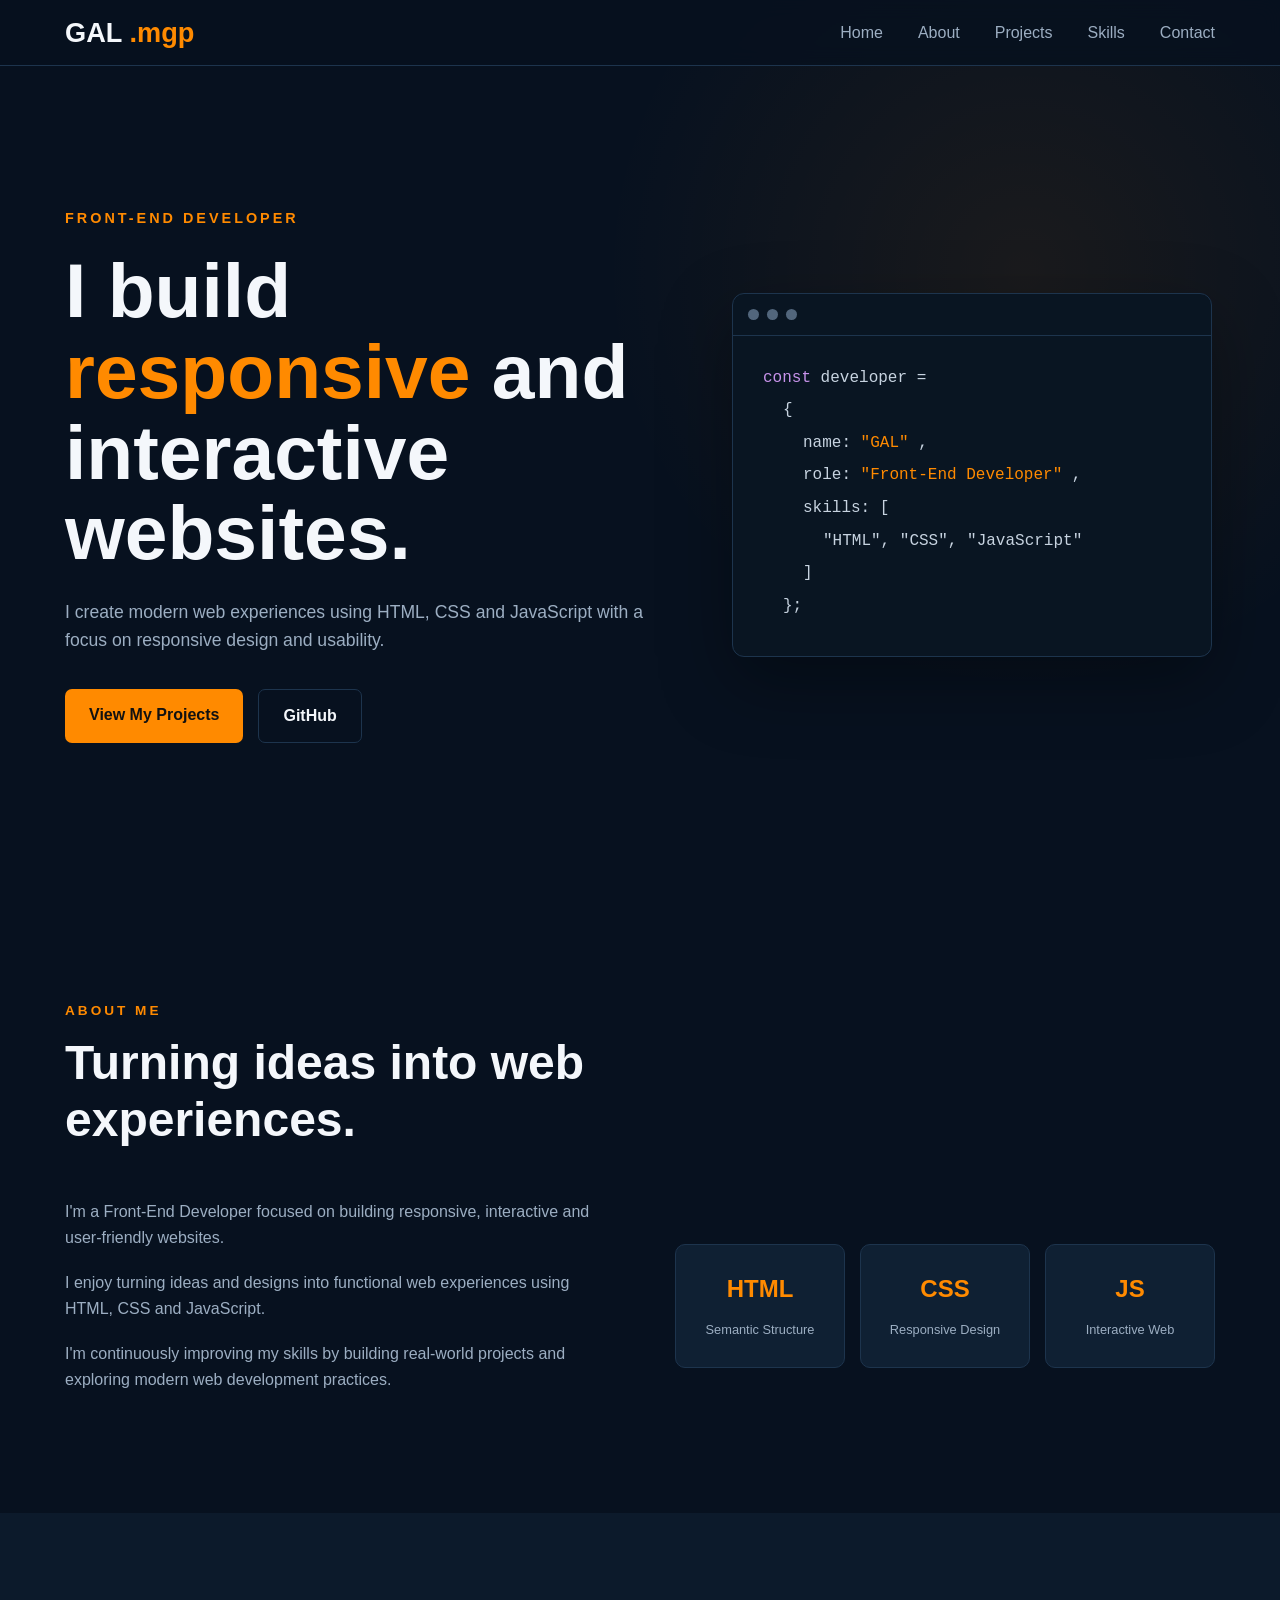
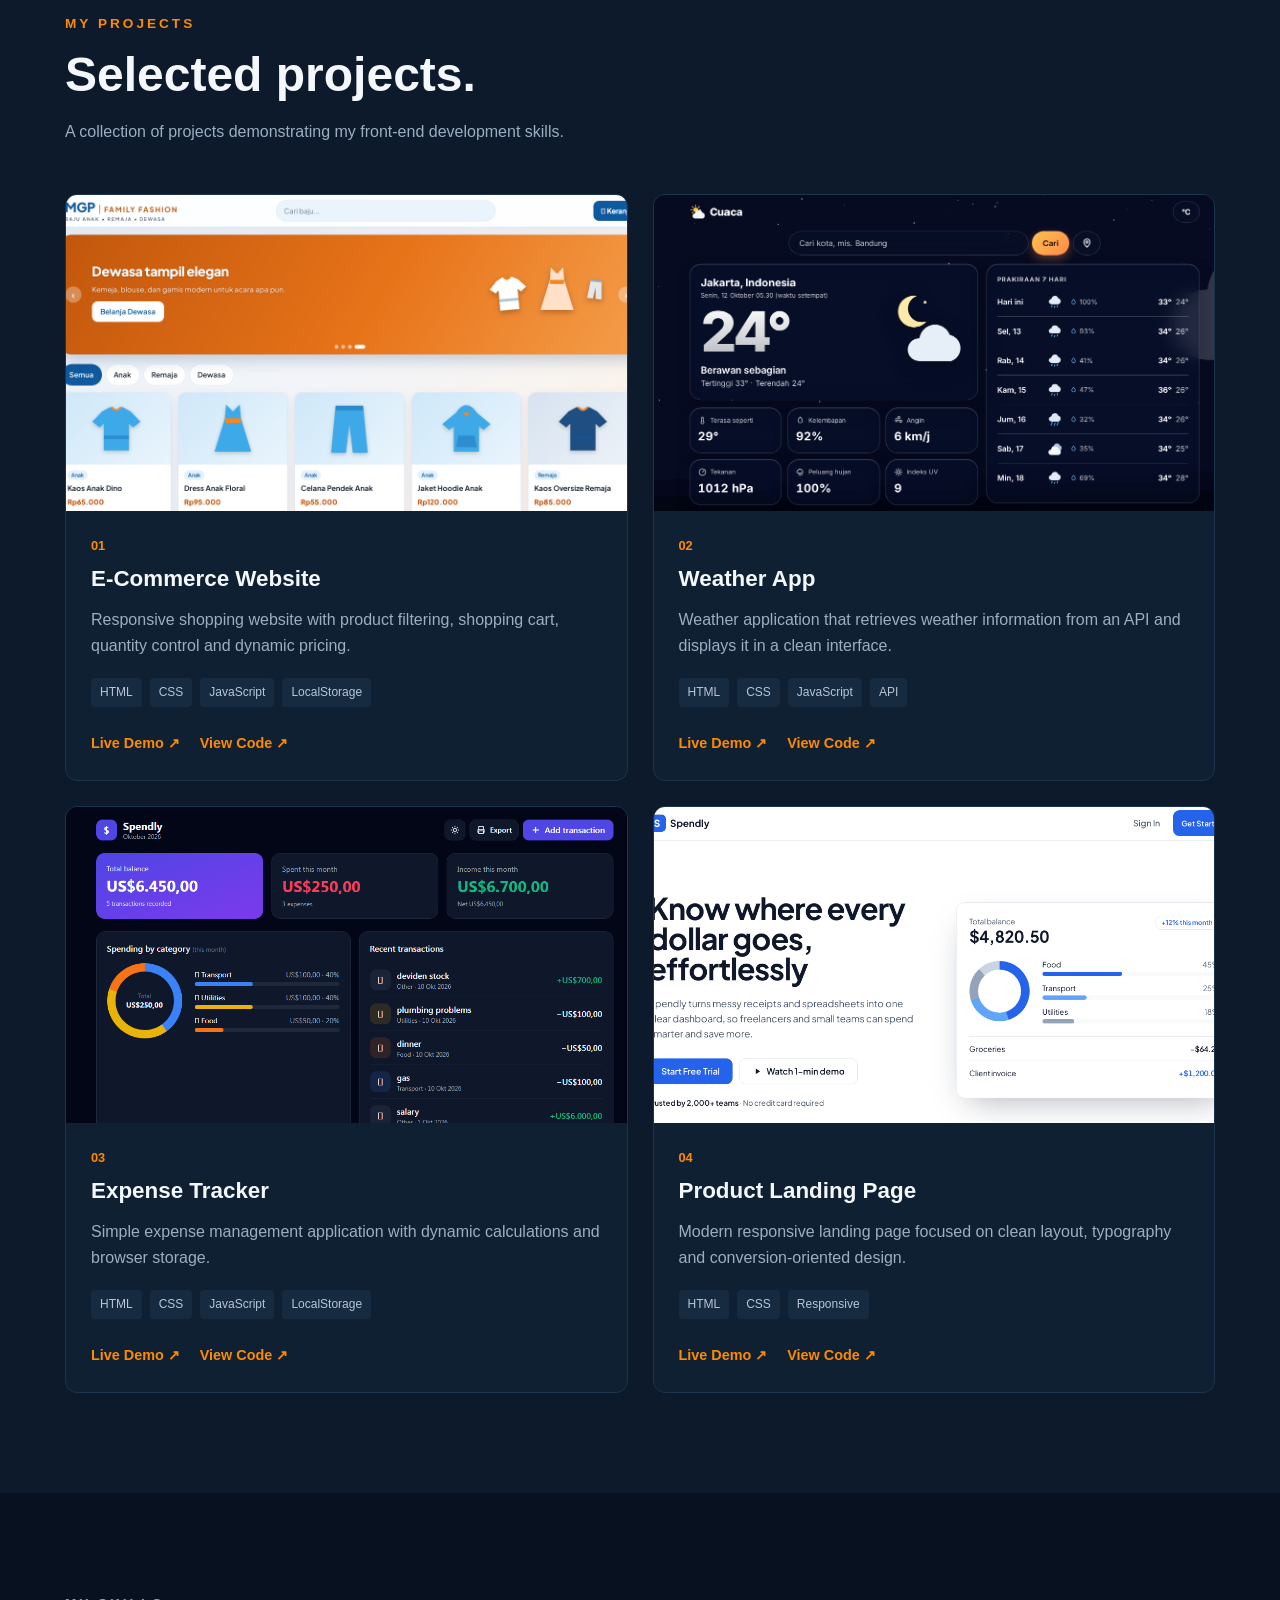
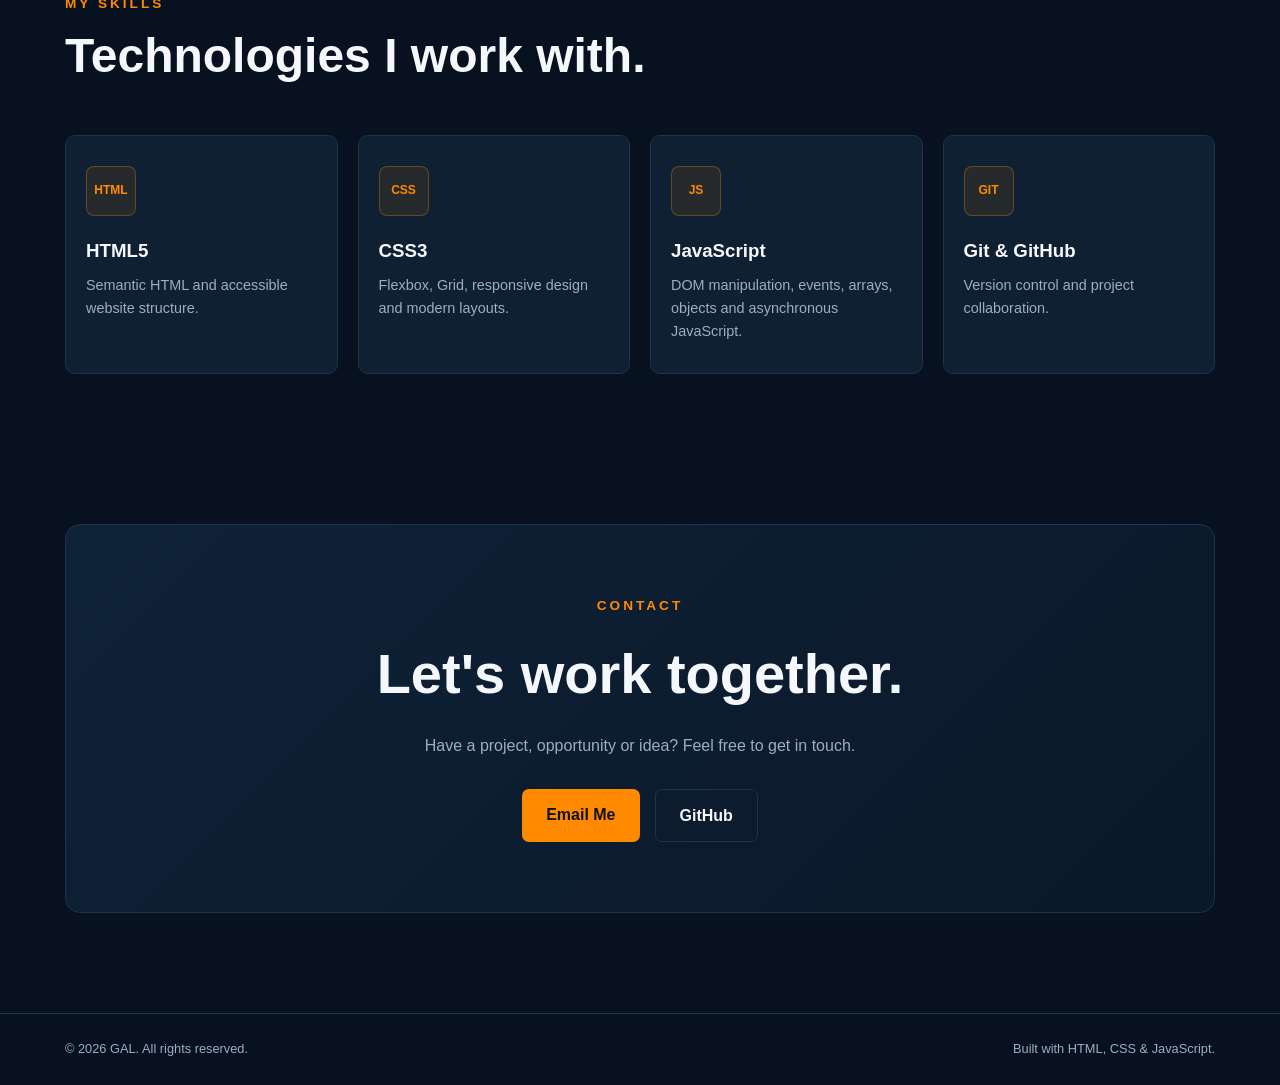
==== index.html @ 9d8fc8da "Add files via upload" ====
<!DOCTYPE html>
<html lang="en">
<head>
    <meta charset="UTF-8">
    <meta name="viewport" content="width=device-width, initial-scale=1.0">

    <meta name="description"
        content="GAL - Front-End Developer Portfolio. Responsive and interactive websites built with HTML, CSS and JavaScript.">

    <title>GAL | Front-End Developer</title>

    <link rel="stylesheet" href="style.css">
</head>

<body>

    <!-- ================= NAVBAR ================= -->

    <header class="header">

        <nav class="navbar container">

            <a href="#home" class="logo">GAL
            <span>.mgp</span>
            </a>

            <button class="menu-btn" id="menu-btn" aria-label="Open menu">
                ☰
            </button>

            <ul class="nav-links" id="nav-links">
                <li><a href="#home">Home</a></li>
                <li><a href="#about">About</a></li>
                <li><a href="#projects">Projects</a></li>
                <li><a href="#skills">Skills</a></li>
                <li><a href="#contact">Contact</a></li>
            </ul>

        </nav>

    </header>


    <main>

        <!-- ================= HERO ================= -->

        <section class="hero" id="home">

            <div class="container hero-content">

                <div class="hero-text">

                    <p class="hero-label">
                        FRONT-END DEVELOPER
                    </p>

                    <h1>
                        I build
                        <span>responsive</span>
                        and interactive websites.
                    </h1>

                    <p class="hero-description">
                        I create modern web experiences using
                        HTML, CSS and JavaScript with a focus on
                        responsive design and usability.
                    </p>

                    <div class="hero-buttons">

                        <a href="#projects" class="btn btn-primary">
                            View My Projects
                        </a>

                        <a href="https://github.com/galihprakosoMGP" 
                           class="btn btn-secondary"
                           target="_blank">
                            GitHub
                        </a>

                    </div>

                </div>


                <div class="hero-card">

                    <div class="code-window">

                        <div class="window-top">
                            <span></span>
                            <span></span>
                            <span></span>
                        </div>

                        <div class="code-content">

                            <p>
                                <span class="code-purple">const</span>
                                developer =
                            </p>

                            <p class="indent">
                                {
                            </p>

                            <p class="indent-2">
                                name:
                                <span class="code-orange">
                                    "GAL"
                                </span>,
                            </p>

                            <p class="indent-2">
                                role:
                                <span class="code-orange">
                                    "Front-End Developer"
                                </span>,
                            </p>

                            <p class="indent-2">
                                skills: [
                            </p>

                            <p class="indent-3">
                                "HTML",
                                "CSS",
                                "JavaScript"
                            </p>

                            <p class="indent-2">
                                ]
                            </p>

                            <p class="indent">
                                };
                            </p>

                        </div>

                    </div>

                </div>

            </div>

        </section>


        <!-- ================= ABOUT ================= -->

        <section class="section" id="about">

            <div class="container">

                <div class="section-heading">

                    <p class="section-label">
                        ABOUT ME
                    </p>

                    <h2>
                        Turning ideas into web experiences.
                    </h2>

                </div>


                <div class="about-grid">

                    <div class="about-text">

                        <p>
                            I'm a Front-End Developer focused on
                            building responsive, interactive and
                            user-friendly websites.
                        </p>

                        <p>
                            I enjoy turning ideas and designs into
                            functional web experiences using
                            HTML, CSS and JavaScript.
                        </p>

                        <p>
                            I'm continuously improving my skills by
                            building real-world projects and
                            exploring modern web development practices.
                        </p>

                    </div>


                    <div class="about-highlight">

                        <div class="highlight-box">
                            <strong>HTML</strong>
                            <span>Semantic Structure</span>
                        </div>

                        <div class="highlight-box">
                            <strong>CSS</strong>
                            <span>Responsive Design</span>
                        </div>

                        <div class="highlight-box">
                            <strong>JS</strong>
                            <span>Interactive Web</span>
                        </div>

                    </div>

                </div>

            </div>

        </section>


        <!-- ================= PROJECTS ================= -->

        <section class="section projects-section" id="projects">

            <div class="container">

                <div class="section-heading">

                    <p class="section-label">
                        MY PROJECTS
                    </p>

                    <h2>
                        Selected projects.
                    </h2>

                    <p>
                        A collection of projects demonstrating
                        my front-end development skills.
                    </p>

                </div>


                <div class="projects-grid">


                    <!-- PROJECT 1 -->

                    <article class="project-card">

                        <div class="project-image">
                            <img src="e-commerce/assets/images/e-commerce.png"
                                 alt="E-Commerce Website"
                                 loading="lazy">
                        </div>

                        <div class="project-content">

                            <p class="project-number">
                                01
                            </p>

                            <h3>
                                E-Commerce Website
                            </h3>

                            <p>
                                Responsive shopping website with
                                product filtering, shopping cart,
                                quantity control and dynamic pricing.
                            </p>

                            <div class="tech-list">
                                <span>HTML</span>
                                <span>CSS</span>
                                <span>JavaScript</span>
                                <span>LocalStorage</span>
                            </div>

                            <div class="project-links">

                                <a href="e-commerce/index.html"
                                   target="_blank">
                                    Live Demo ↗
                                </a>

                                <a href="https://github.com/galihprakosoMGP/galihprakosomgp.github.io/tree/main/e-commerce"
                                   target="_blank">
                                    View Code ↗
                                </a>

                            </div>

                        </div>

                    </article>


                    <!-- PROJECT 2 -->

                    <article class="project-card">

                        <div class="project-image">
                            <img src="weather-app/images/weather-app.png"
                                 alt="Weather App"
                                 loading="lazy">
                        </div>

                        <div class="project-content">

                            <p class="project-number">
                                02
                            </p>

                            <h3>
                                Weather App
                            </h3>

                            <p>
                                Weather application that retrieves
                                weather information from an API and
                                displays it in a clean interface.
                            </p>

                            <div class="tech-list">
                                <span>HTML</span>
                                <span>CSS</span>
                                <span>JavaScript</span>
                                <span>API</span>
                            </div>

                            <div class="project-links">

                                <a href="weather-app/index.html" target="_blank">
                                    Live Demo ↗
                                </a>

                                <a href="https://github.com/galihprakosoMGP/galihprakosomgp.github.io/tree/main/weather-app" target="_blank">
                                    View Code ↗
                                </a>

                            </div>

                        </div>

                    </article>


                    <!-- PROJECT 3 -->

                    <article class="project-card">

                        <div class="project-image">
                            <img src="expense-tracker/images/expense-tracker.png"
                                 alt="Expense Tracker"
                                 loading="lazy">
                        </div>

                        <div class="project-content">

                            <p class="project-number">
                                03
                            </p>

                            <h3>
                                Expense Tracker
                            </h3>

                            <p>
                                Simple expense management application
                                with dynamic calculations and browser
                                storage.
                            </p>

                            <div class="tech-list">
                                <span>HTML</span>
                                <span>CSS</span>
                                <span>JavaScript</span>
                                <span>LocalStorage</span>
                            </div>

                            <div class="project-links">

                                <a href="expense-tracker/index.html" target="_blank">
                                    Live Demo ↗
                                </a>

                                <a href="https://github.com/galihprakosoMGP/galihprakosomgp.github.io/tree/main/expense-tracker" target="_blank">
                                    View Code ↗
                                </a>

                            </div>

                        </div>

                    </article>


                    <!-- PROJECT 4 -->

                    <article class="project-card">

                        <div class="project-image">
                            <img src="landing-page/landing-page.png"
                                 alt="Landing Page"
                                 loading="lazy">
                        </div>

                        <div class="project-content">

                            <p class="project-number">
                                04
                            </p>

                            <h3>
                                Product Landing Page
                            </h3>

                            <p>
                                Modern responsive landing page focused
                                on clean layout, typography and
                                conversion-oriented design.
                            </p>

                            <div class="tech-list">
                                <span>HTML</span>
                                <span>CSS</span>
                                <span>Responsive</span>
                            </div>

                            <div class="project-links">

                                <a href="landing-page/index.html" target="_blank">
                                    Live Demo ↗
                                </a>

                                <a href="https://github.com/galihprakosoMGP/galihprakosomgp.github.io/tree/main/landing-page" target="_blank">
                                    View Code ↗
                                </a>

                            </div>

                        </div>

                    </article>

                </div>

            </div>

        </section>


        <!-- ================= SKILLS ================= -->

        <section class="section" id="skills">

            <div class="container">

                <div class="section-heading">

                    <p class="section-label">
                        MY SKILLS
                    </p>

                    <h2>
                        Technologies I work with.
                    </h2>

                </div>


                <div class="skills-grid">

                    <div class="skill-card">

                        <div class="skill-icon">
                            HTML
                        </div>

                        <h3>HTML5</h3>

                        <p>
                            Semantic HTML and accessible
                            website structure.
                        </p>

                    </div>


                    <div class="skill-card">

                        <div class="skill-icon">
                            CSS
                        </div>

                        <h3>CSS3</h3>

                        <p>
                            Flexbox, Grid, responsive design
                            and modern layouts.
                        </p>

                    </div>


                    <div class="skill-card">

                        <div class="skill-icon">
                            JS
                        </div>

                        <h3>JavaScript</h3>

                        <p>
                            DOM manipulation, events, arrays,
                            objects and asynchronous JavaScript.
                        </p>

                    </div>


                    <div class="skill-card">

                        <div class="skill-icon">
                            GIT
                        </div>

                        <h3>Git & GitHub</h3>

                        <p>
                            Version control and project
                            collaboration.
                        </p>

                    </div>

                </div>

            </div>

        </section>


        <!-- ================= CONTACT ================= -->

        <section class="section contact-section" id="contact">

            <div class="container">

                <div class="contact-box">

                    <p class="section-label">
                        CONTACT
                    </p>

                    <h2>
                        Let's work together.
                    </h2>

                    <p>
                        Have a project, opportunity or idea?
                        Feel free to get in touch.
                    </p>

                    <div class="contact-buttons">

                        <a href="mailto:galihprakoso937@yahoo.co.id"
                           class="btn btn-primary">
                            Email Me
                        </a>

                        <a href="https://github.com/galihprakosoMGP"
                           class="btn btn-secondary"
                           target="_blank">
                            GitHub
                        </a>

                    </div>

                </div>

            </div>

        </section>

    </main>


    <!-- ================= FOOTER ================= -->

    <footer class="footer">

        <div class="container footer-content">

            <p>
                © 2026 GAL. All rights reserved.
            </p>

            <p>
                Built with HTML, CSS & JavaScript.
            </p>

        </div>

    </footer>


    <script src="script.js"></script>

</body>
</html>
---- style.css ----
/* =========================================
   RESET
========================================= */

* {
    margin: 0;
    padding: 0;
    box-sizing: border-box;
}

html {
    scroll-behavior: smooth;
}

body {
    font-family: Arial, Helvetica, sans-serif;
    background: #07111f;
    color: #f4f7fb;
    line-height: 1.6;
}

a {
    text-decoration: none;
    color: inherit;
}

img {
    width: 100%;
    display: block;
}

button {
    font: inherit;
}


/* =========================================
   VARIABLES
========================================= */

:root {
    --bg: #07111f;
    --bg-light: #0c1a2b;
    --card: #0f2033;
    --border: #1d344d;

    --text: #f4f7fb;
    --text-muted: #9caec2;

    --orange: #ff8a00;
    --orange-light: #ffad42;

    --max-width: 1150px;
}


/* =========================================
   GENERAL
========================================= */

.container {
    width: min(90%, var(--max-width));
    margin-inline: auto;
}

.section {
    padding: 100px 0;
}

.section-heading {
    max-width: 700px;
    margin-bottom: 50px;
}

.section-heading h2 {
    font-size: clamp(2rem, 4vw, 3rem);
    line-height: 1.2;
    margin-bottom: 15px;
}

.section-heading > p:last-child {
    color: var(--text-muted);
}

.section-label {
    color: var(--orange);
    font-size: 0.85rem;
    font-weight: bold;
    letter-spacing: 3px;
    margin-bottom: 12px;
}


/* =========================================
   NAVBAR
========================================= */

.header {
    position: fixed;
    top: 0;
    left: 0;
    width: 100%;
    z-index: 1000;

    background: rgba(7, 17, 31, 0.9);
    backdrop-filter: blur(10px);

    border-bottom: 1px solid var(--border);
}

.navbar {
    min-height: 65px;

    display: flex;
    align-items: center;
    justify-content: space-between;
}

.logo {
    
    font-size: 1.7rem;
    font-weight: 800;
}

.logo span {
    color: var(--orange);
}

.nav-links {
    display: flex;
    list-style: none;
    gap: 35px;
}

.nav-links a {
    color: var(--text-muted);
    transition: 0.3s;
}

.nav-links a:hover {
    color: var(--orange);
}

.menu-btn {
    display: none;

    background: transparent;
    color: white;
    border: none;

    font-size: 1.7rem;
    cursor: pointer;
}


/* =========================================
   HERO
========================================= */

.hero {
    min-height: 100vh;

    display: flex;
    align-items: center;

    padding: 130px 0 80px;

    background:
        radial-gradient(
            circle at 80% 30%,
            rgba(255, 138, 0, 0.08),
            transparent 35%
        );
}

.hero-content {
    display: grid;
    grid-template-columns: 1.1fr 0.9fr;
    gap: 70px;
    align-items: center;
}

.hero-label {
    color: var(--orange);
    font-size: 0.9rem;
    font-weight: bold;
    letter-spacing: 3px;
    margin-bottom: 20px;
}

.hero h1 {
    font-size: clamp(2.8rem, 6vw, 5.2rem);
    line-height: 1.05;
    margin-bottom: 25px;
}

.hero h1 span {
    color: var(--orange);
}

.hero-description {
    max-width: 600px;

    color: var(--text-muted);

    font-size: 1.1rem;

    margin-bottom: 35px;
}

.hero-buttons {
    display: flex;
    gap: 15px;
    flex-wrap: wrap;
}


/* =========================================
   BUTTONS
========================================= */

.btn {
    display: inline-block;

    padding: 13px 24px;

    border-radius: 7px;

    font-weight: bold;

    transition: 0.3s;
}

.btn-primary {
    background: var(--orange);
    color: #111;
}

.btn-primary:hover {
    background: var(--orange-light);
    transform: translateY(-2px);
}

.btn-secondary {
    border: 1px solid var(--border);
    color: var(--text);
}

.btn-secondary:hover {
    border-color: var(--orange);
    color: var(--orange);
}


/* =========================================
   CODE WINDOW
========================================= */

.hero-card {
    display: flex;
    justify-content: center;
}

.code-window {
    width: 100%;
    max-width: 480px;

    background: #091522;

    border: 1px solid var(--border);
    border-radius: 12px;

    overflow: hidden;

    box-shadow:
        0 25px 70px rgba(0, 0, 0, 0.35);
}

.window-top {
    display: flex;
    gap: 8px;

    padding: 15px;

    border-bottom: 1px solid var(--border);
}

.window-top span {
    width: 11px;
    height: 11px;

    border-radius: 50%;

    background: #52667c;
}

.code-content {
    padding: 30px;

    font-family: "Courier New", monospace;

    color: #c7d3e0;
}

.code-content p {
    margin-bottom: 7px;
}

.indent {
    padding-left: 20px;
}

.indent-2 {
    padding-left: 40px;
}

.indent-3 {
    padding-left: 60px;
}

.code-purple {
    color: #c792ea;
}

.code-orange {
    color: var(--orange);
}


/* =========================================
   ABOUT
========================================= */

.about-grid {
    display: grid;

    grid-template-columns: 1fr 1fr;

    gap: 70px;

    align-items: center;
}

.about-text p {
    color: var(--text-muted);
    margin-bottom: 20px;
}

.about-highlight {
    display: grid;

    grid-template-columns: repeat(3, 1fr);

    gap: 15px;
}

.highlight-box {
    padding: 25px 15px;

    background: var(--card);

    border: 1px solid var(--border);

    border-radius: 10px;

    text-align: center;
}

.highlight-box strong {
    display: block;

    font-size: 1.5rem;

    color: var(--orange);

    margin-bottom: 8px;
}

.highlight-box span {
    color: var(--text-muted);
    font-size: 0.8rem;
}


/* =========================================
   PROJECTS
========================================= */

.projects-section {
    background: var(--bg-light);
}

.projects-grid {
    display: grid;

    grid-template-columns: repeat(2, 1fr);

    gap: 25px;
}

.project-card {
    background: var(--card);

    border: 1px solid var(--border);

    border-radius: 12px;

    overflow: hidden;

    transition: 0.3s;
}

.project-card:hover {
    transform: translateY(-5px);

    border-color: rgba(255, 138, 0, 0.5);
}

.project-image {
    aspect-ratio: 16 / 9;

    background: #14263b;

    overflow: hidden;
}

.project-image img {
    width: 100%;
    height: 100%;

    object-fit: cover;

    transition: 0.4s;
}

.project-card:hover .project-image img {
    transform: scale(1.04);
}

.project-content {
    padding: 25px;
}

.project-number {
    color: var(--orange);

    font-size: 0.8rem;
    font-weight: bold;

    margin-bottom: 5px;
}

.project-content h3 {
    font-size: 1.4rem;

    margin-bottom: 10px;
}

.project-content > p:not(.project-number) {
    color: var(--text-muted);

    margin-bottom: 20px;
}

.tech-list {
    display: flex;

    gap: 8px;

    flex-wrap: wrap;

    margin-bottom: 25px;
}

.tech-list span {
    padding: 5px 9px;

    border-radius: 4px;

    background: #162a40;

    color: #b7c6d6;

    font-size: 0.75rem;
}

.project-links {
    display: flex;

    gap: 20px;
}

.project-links a {
    color: var(--orange);

    font-weight: bold;

    font-size: 0.9rem;
}

.project-links a:hover {
    color: white;
}


/* =========================================
   SKILLS
========================================= */

.skills-grid {
    display: grid;

    grid-template-columns: repeat(4, 1fr);

    gap: 20px;
}

.skill-card {
    padding: 30px 20px;

    background: var(--card);

    border: 1px solid var(--border);

    border-radius: 10px;

    transition: 0.3s;
}

.skill-card:hover {
    transform: translateY(-4px);

    border-color: var(--orange);
}

.skill-icon {
    width: 50px;
    height: 50px;

    display: grid;
    place-items: center;

    margin-bottom: 20px;

    background: rgba(255, 138, 0, 0.1);

    border: 1px solid rgba(255, 138, 0, 0.3);

    border-radius: 8px;

    color: var(--orange);

    font-size: 0.75rem;
    font-weight: bold;
}

.skill-card h3 {
    margin-bottom: 8px;
}

.skill-card p {
    color: var(--text-muted);

    font-size: 0.9rem;
}


/* =========================================
   CONTACT
========================================= */

.contact-section {
    padding-top: 50px;
}

.contact-box {
    padding: 70px 30px;

    text-align: center;

    background:
        linear-gradient(
            135deg,
            #0e2238,
            #0b1828
        );

    border: 1px solid var(--border);

    border-radius: 15px;
}

.contact-box h2 {
    font-size: clamp(2rem, 5vw, 3.5rem);

    margin-bottom: 15px;
}

.contact-box > p:not(.section-label) {
    max-width: 550px;

    margin: 0 auto 30px;

    color: var(--text-muted);
}

.contact-buttons {
    display: flex;

    justify-content: center;

    gap: 15px;

    flex-wrap: wrap;
}


/* =========================================
   FOOTER
========================================= */

.footer {
    border-top: 1px solid var(--border);

    padding: 25px 0;
}

.footer-content {
    display: flex;

    justify-content: space-between;

    gap: 20px;

    color: var(--text-muted);

    font-size: 0.8rem;
}


/* =========================================
   RESPONSIVE
========================================= */

@media (max-width: 900px) {

    .hero-content {
        grid-template-columns: 1fr;

        gap: 50px;
    }

    .hero-card {
        justify-content: flex-start;
    }

    .about-grid {
        grid-template-columns: 1fr;

        gap: 40px;
    }

    .skills-grid {
        grid-template-columns: repeat(2, 1fr);
    }

}


@media (max-width: 700px) {

    .menu-btn {
        display: block;
    }

    .nav-links {
        position: absolute;

        top: 75px;
        left: 0;

        width: 100%;

        padding: 25px;

        flex-direction: column;

        gap: 20px;

        background: var(--bg);

        border-bottom: 1px solid var(--border);

        display: none;
    }

    .nav-links.active {
        display: flex;
    }

    .projects-grid {
        grid-template-columns: 1fr;
    }

    .about-highlight {
        grid-template-columns: 1fr;
    }

    .footer-content {
        flex-direction: column;

        text-align: center;
    }

}


@media (max-width: 500px) {

    .section {
        padding: 75px 0;
    }

    .hero h1 {
        font-size: 2.7rem;
    }

    .skills-grid {
        grid-template-columns: 1fr;
    }

    .code-content {
        padding: 20px;

        font-size: 0.75rem;
    }

}
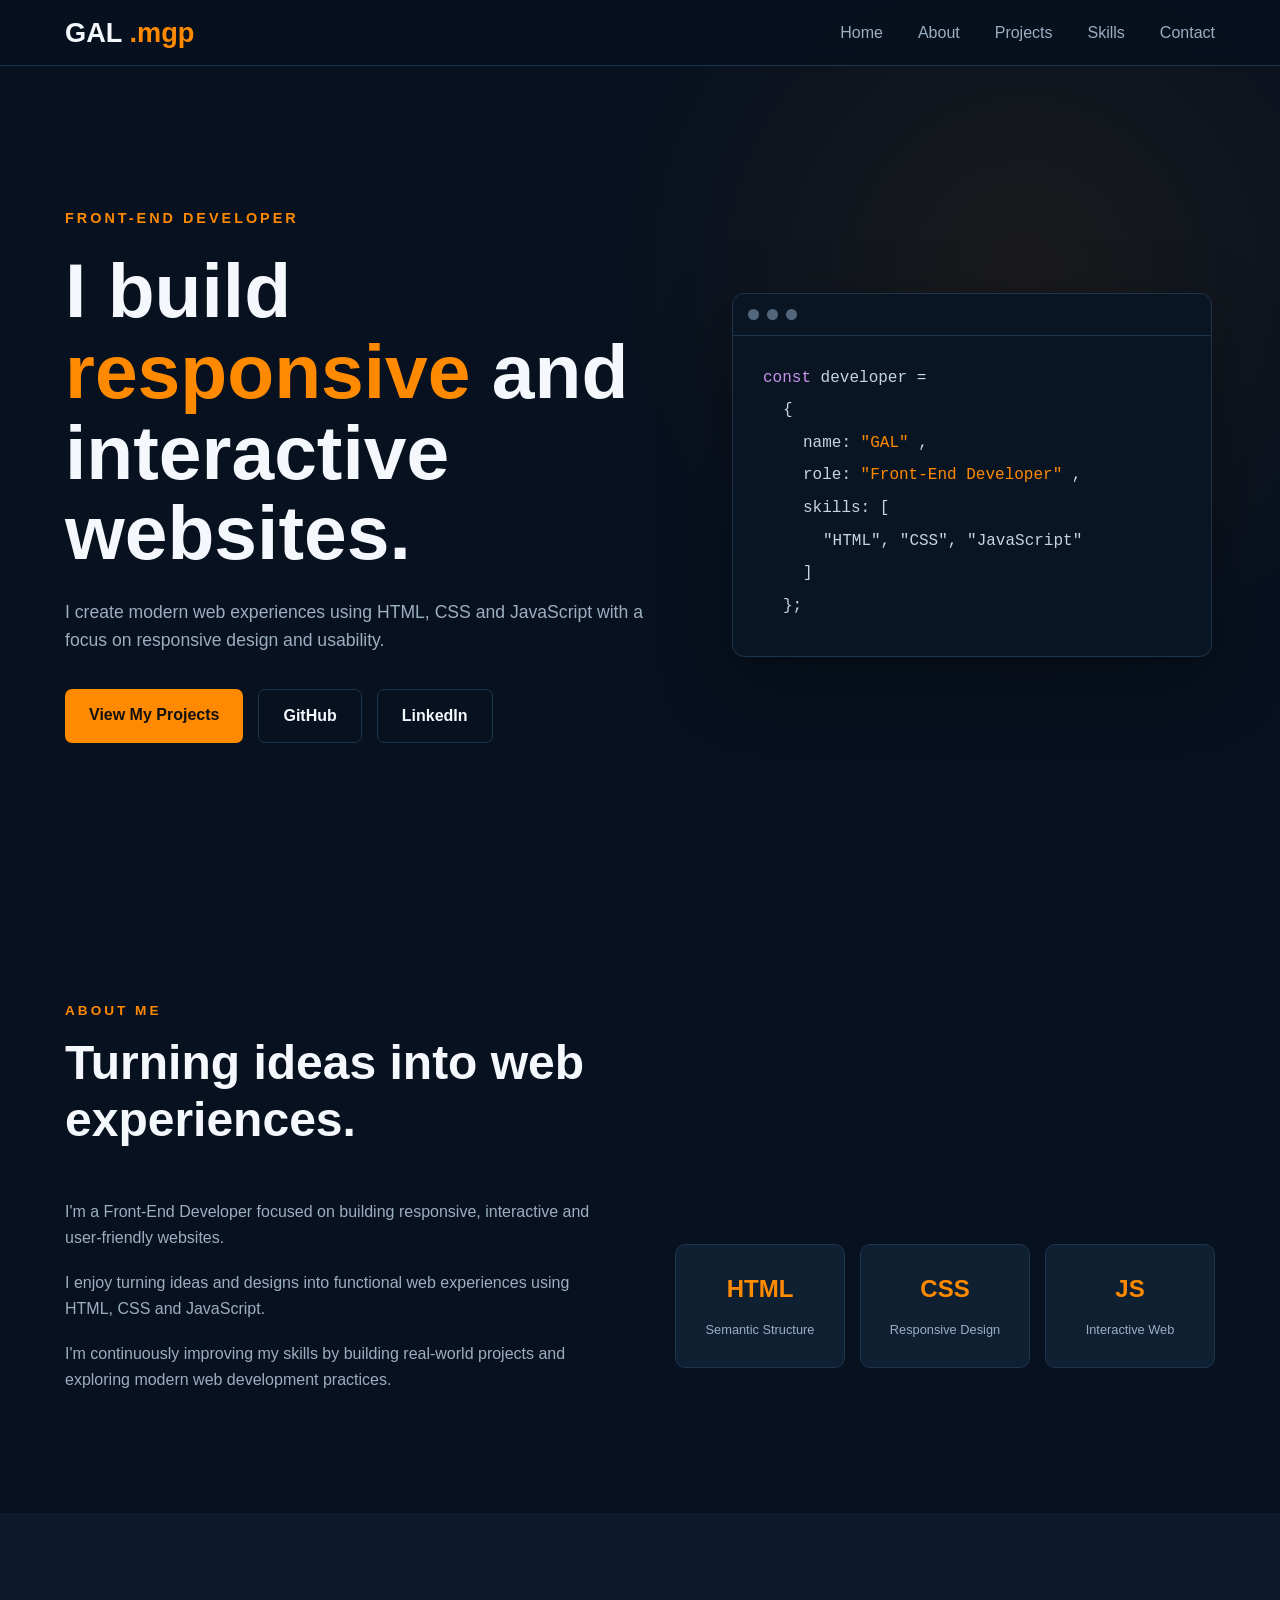
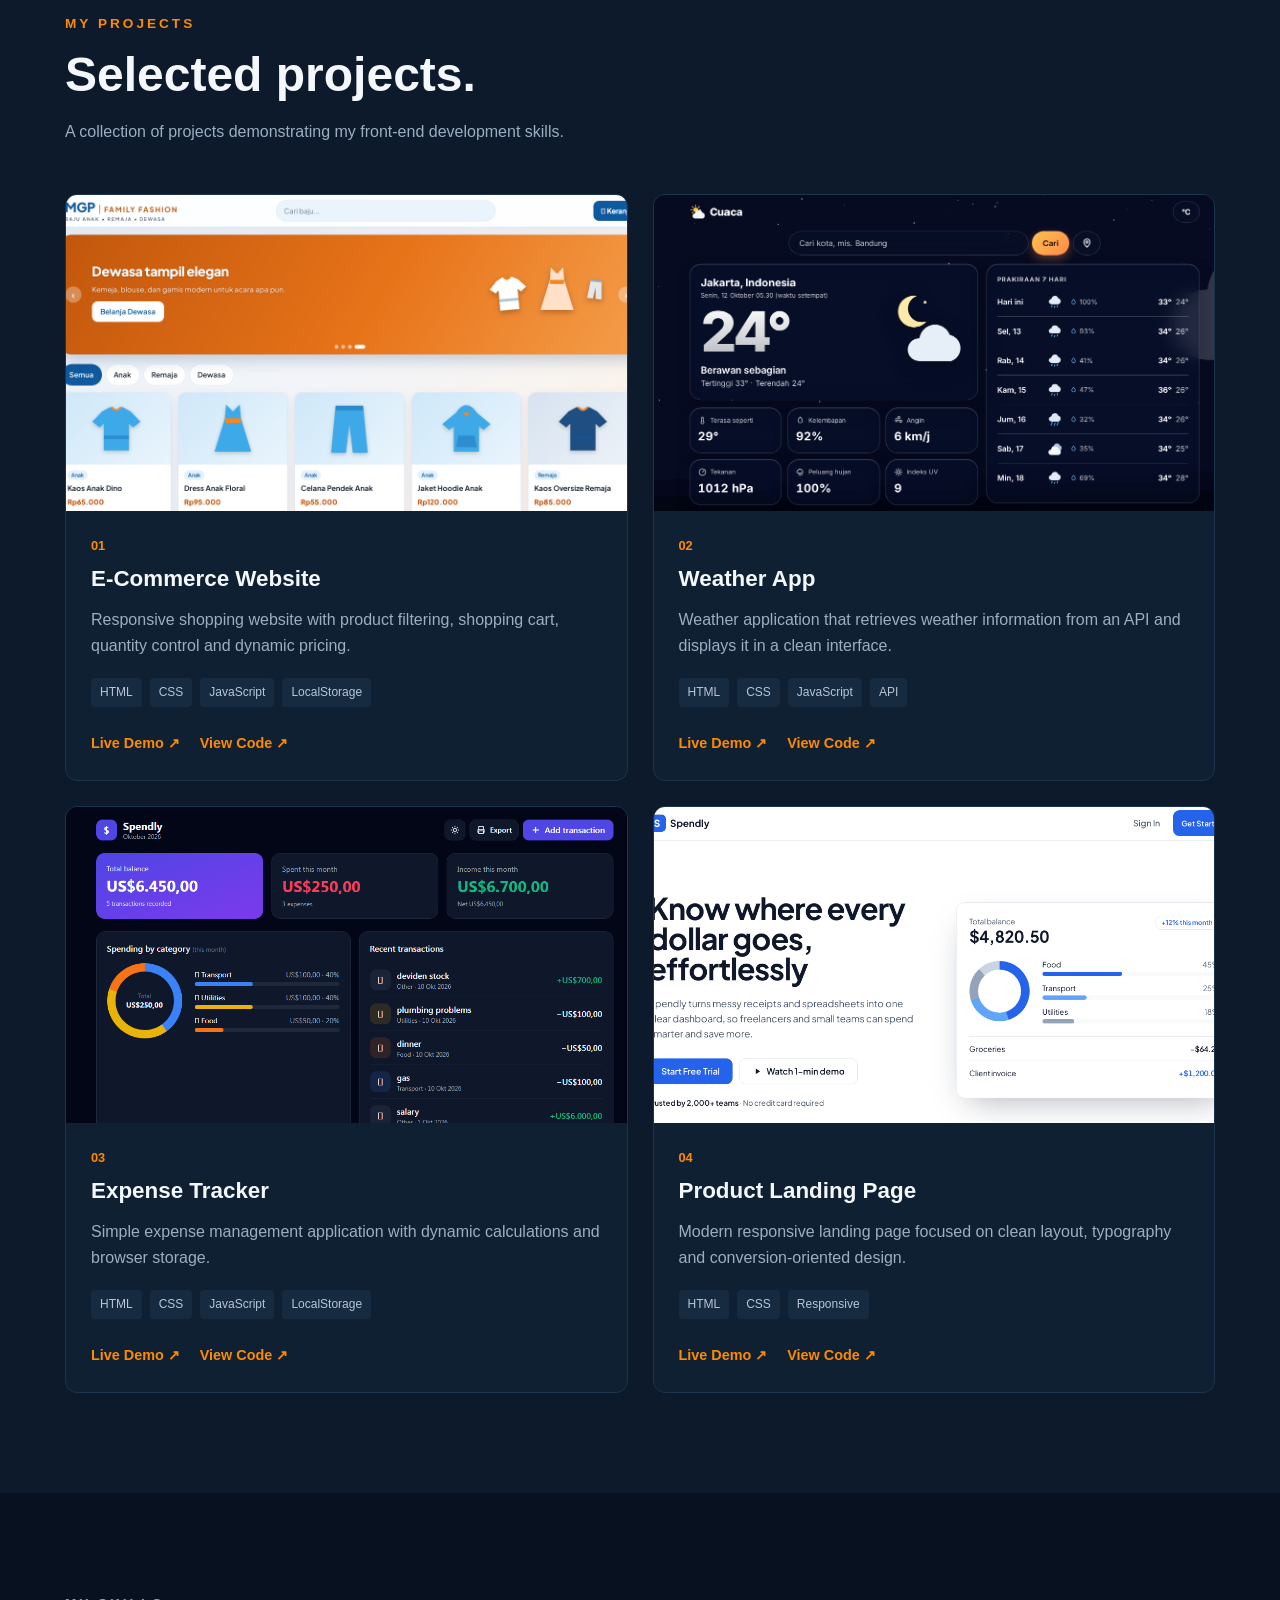
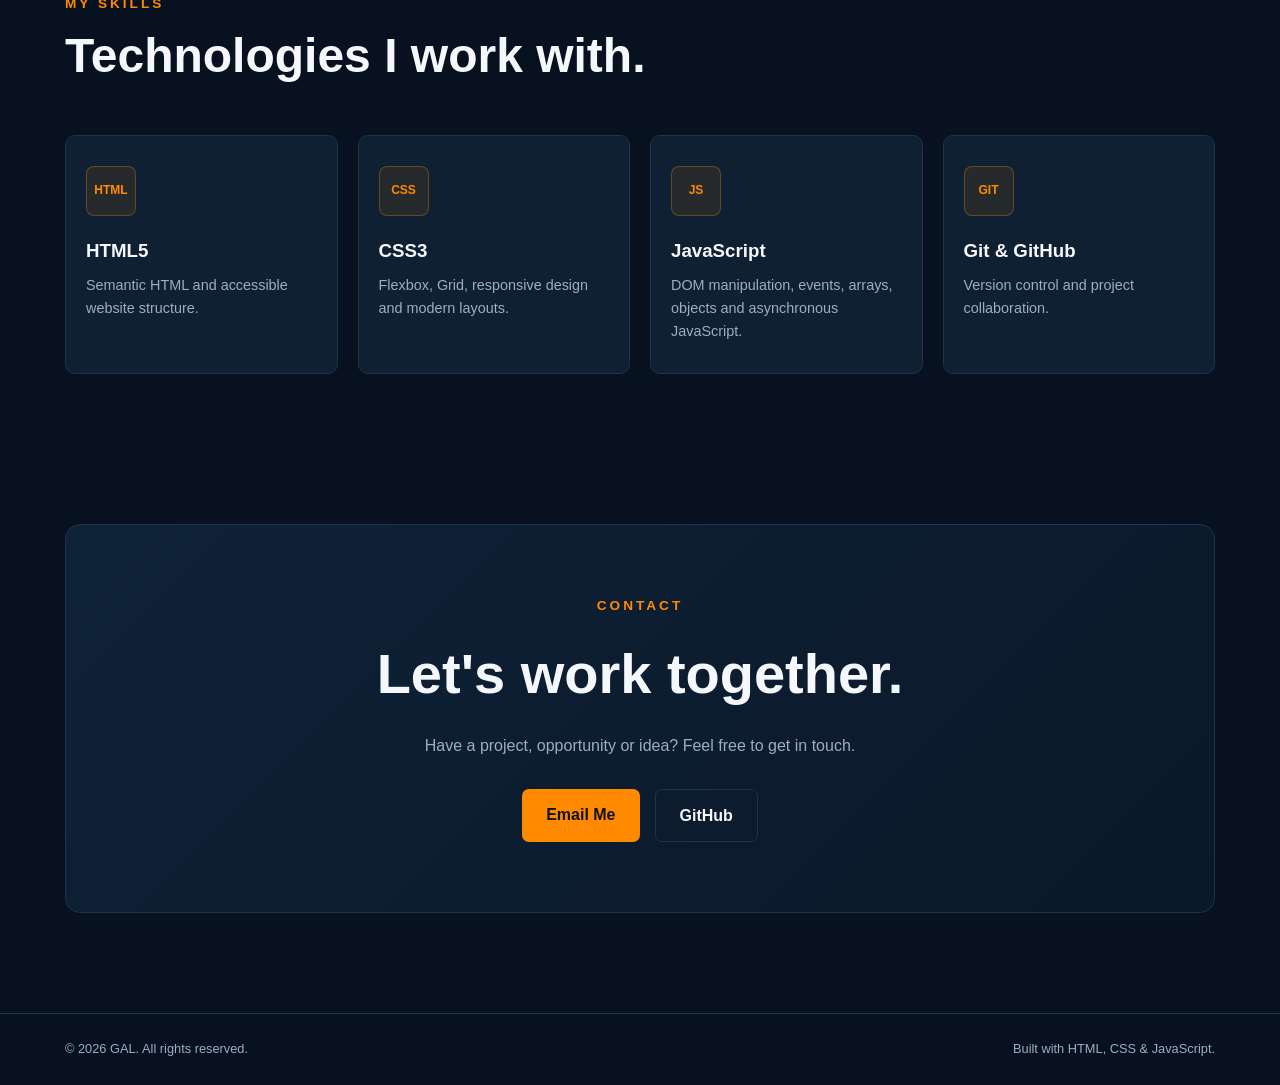
==== commit 0b880290: "Update index.html" ====
--- a/index.html
+++ b/index.html
@@ -78,6 +78,11 @@
                            target="_blank">
                             GitHub
                         </a>
+                        <a href="https://www.linkedin.com/in/galih-prakoso937"
+                           class="btn btn-secondary"
+                           target="_blank" rel="noopener">
+                            LinkedIn
+                        </a>
 
                     </div>
 
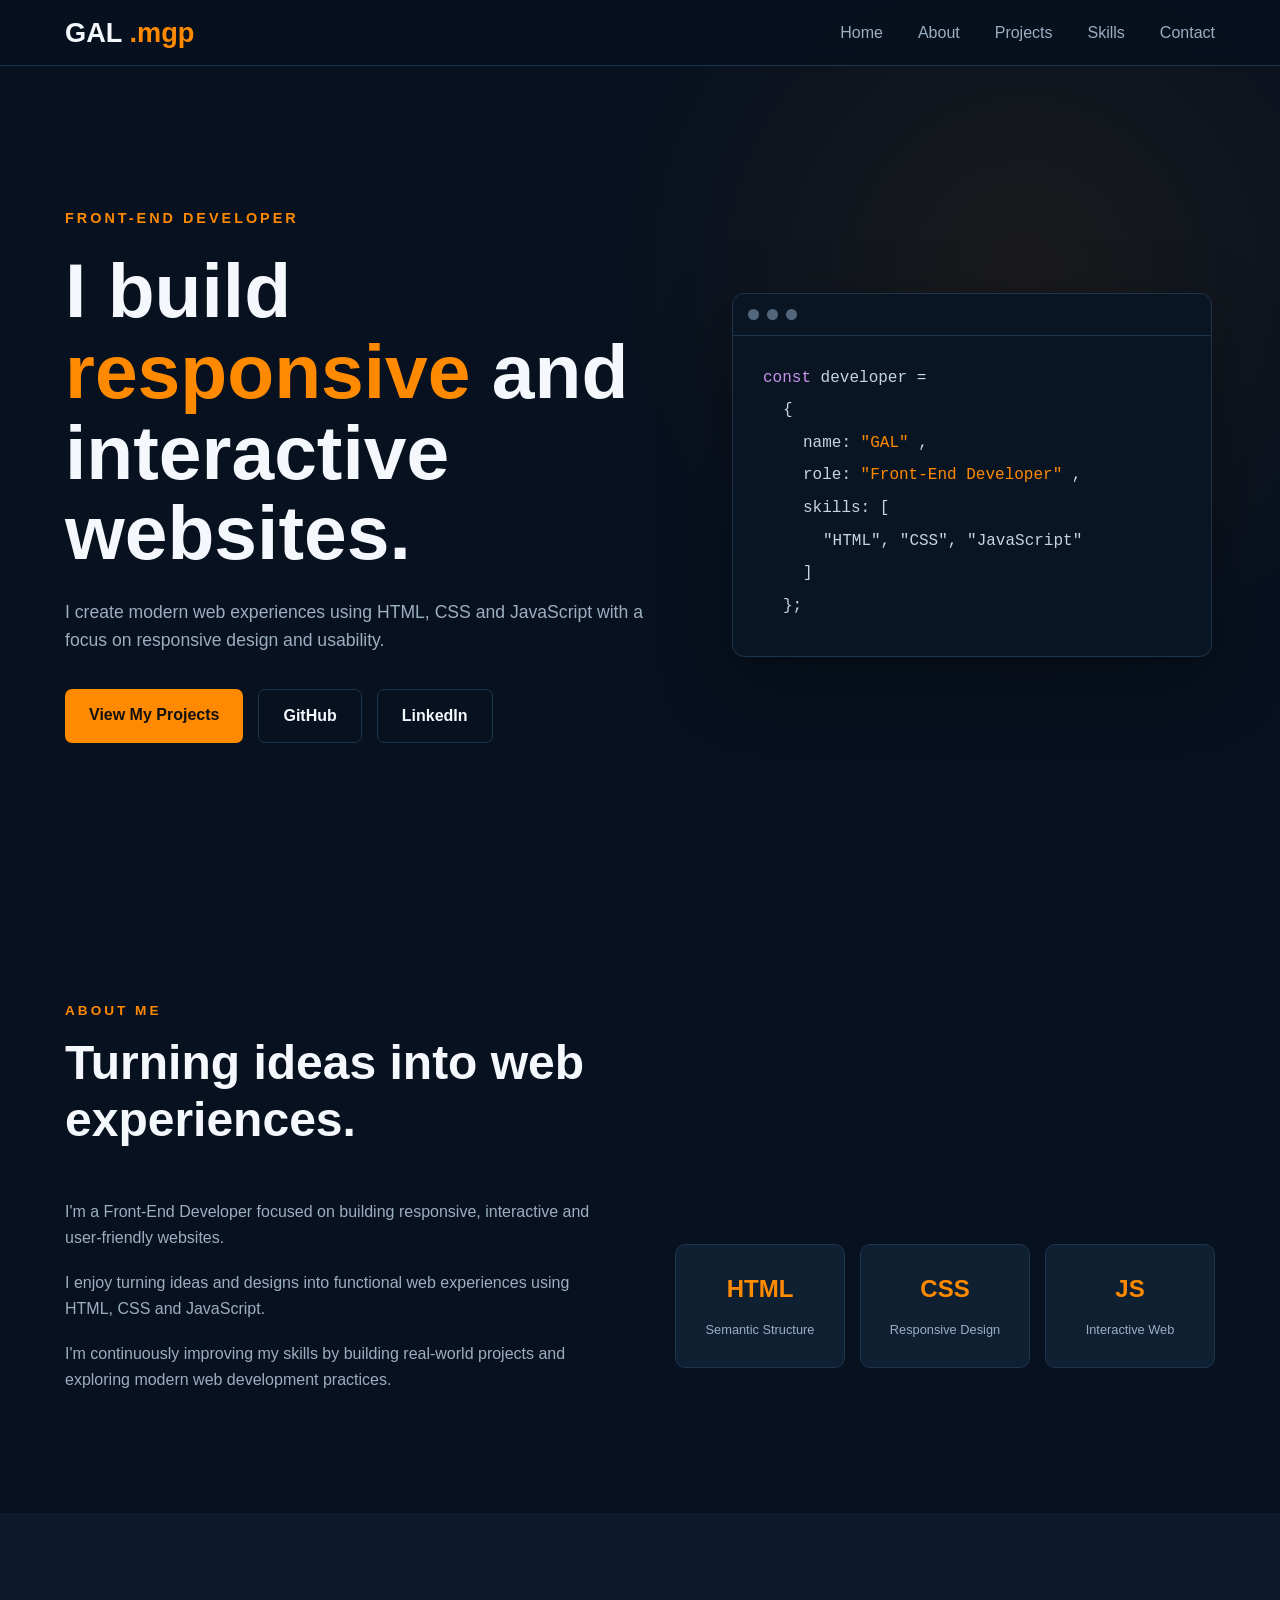
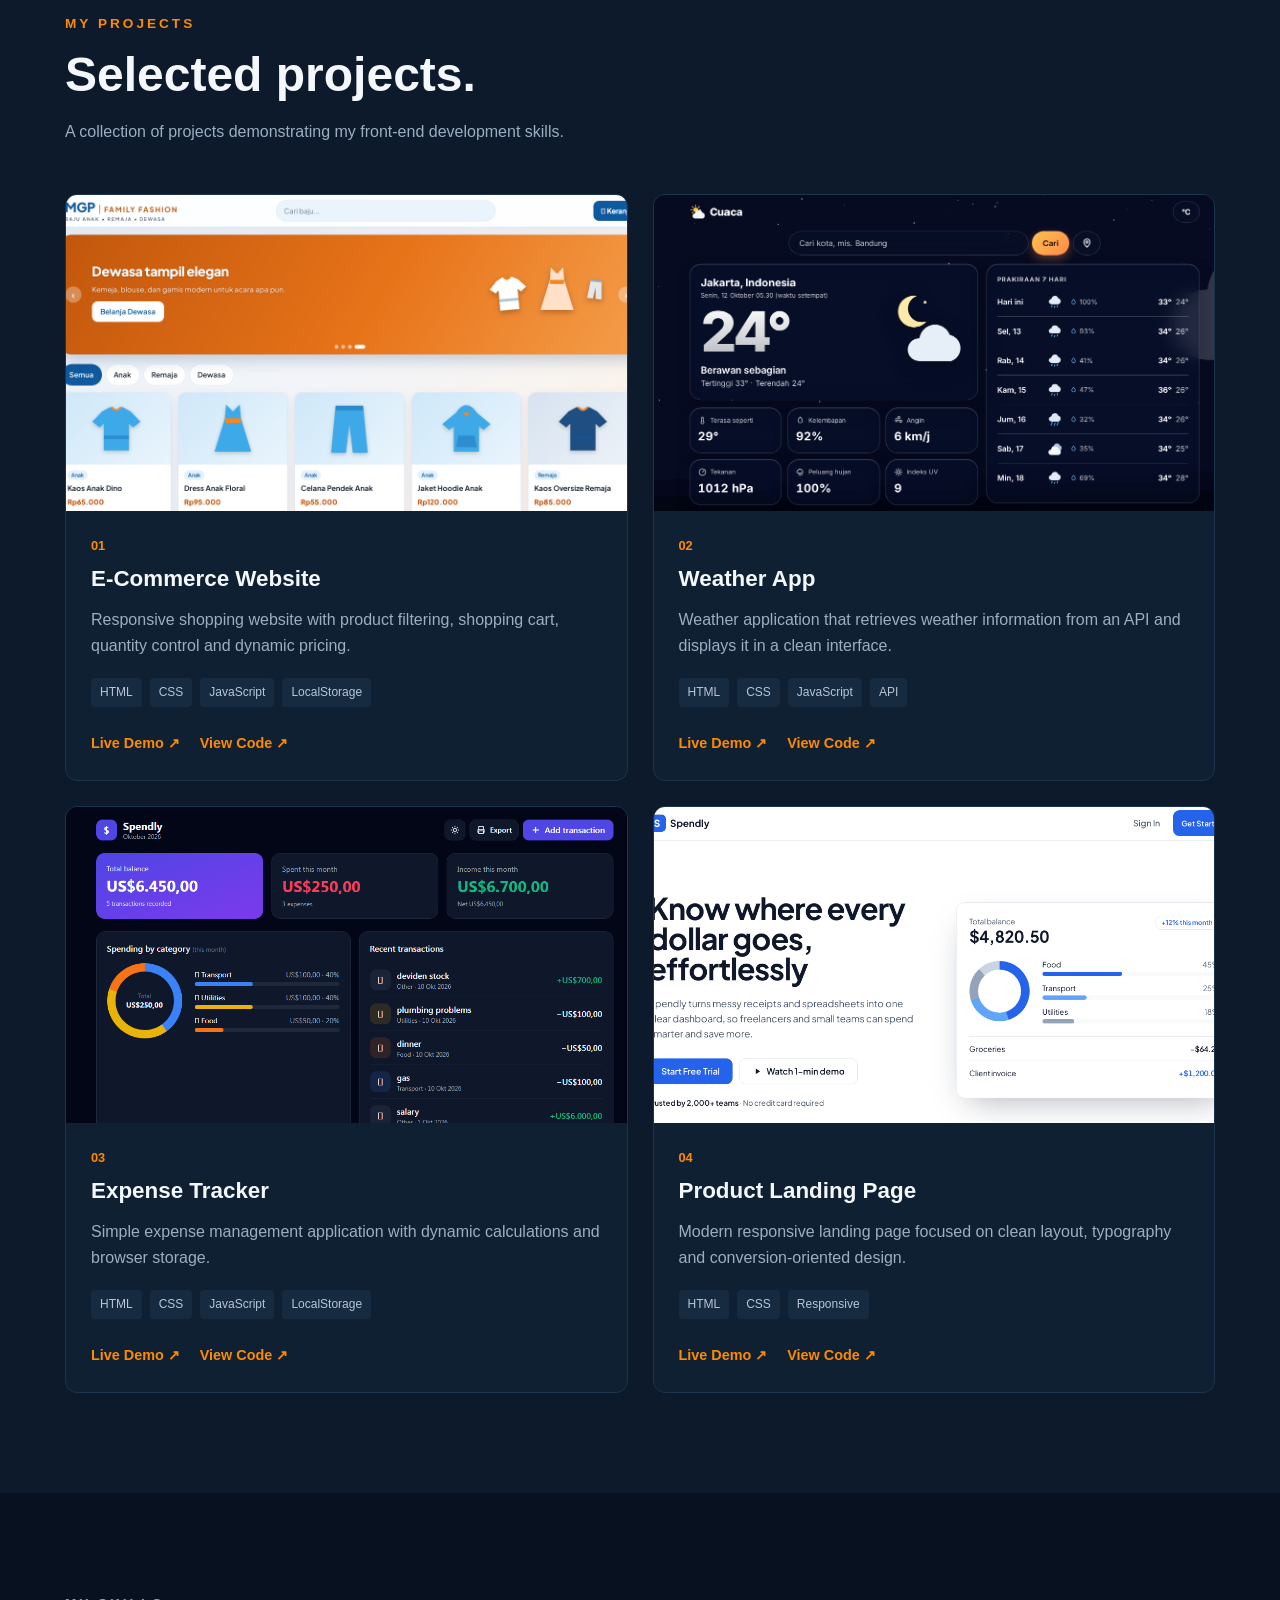
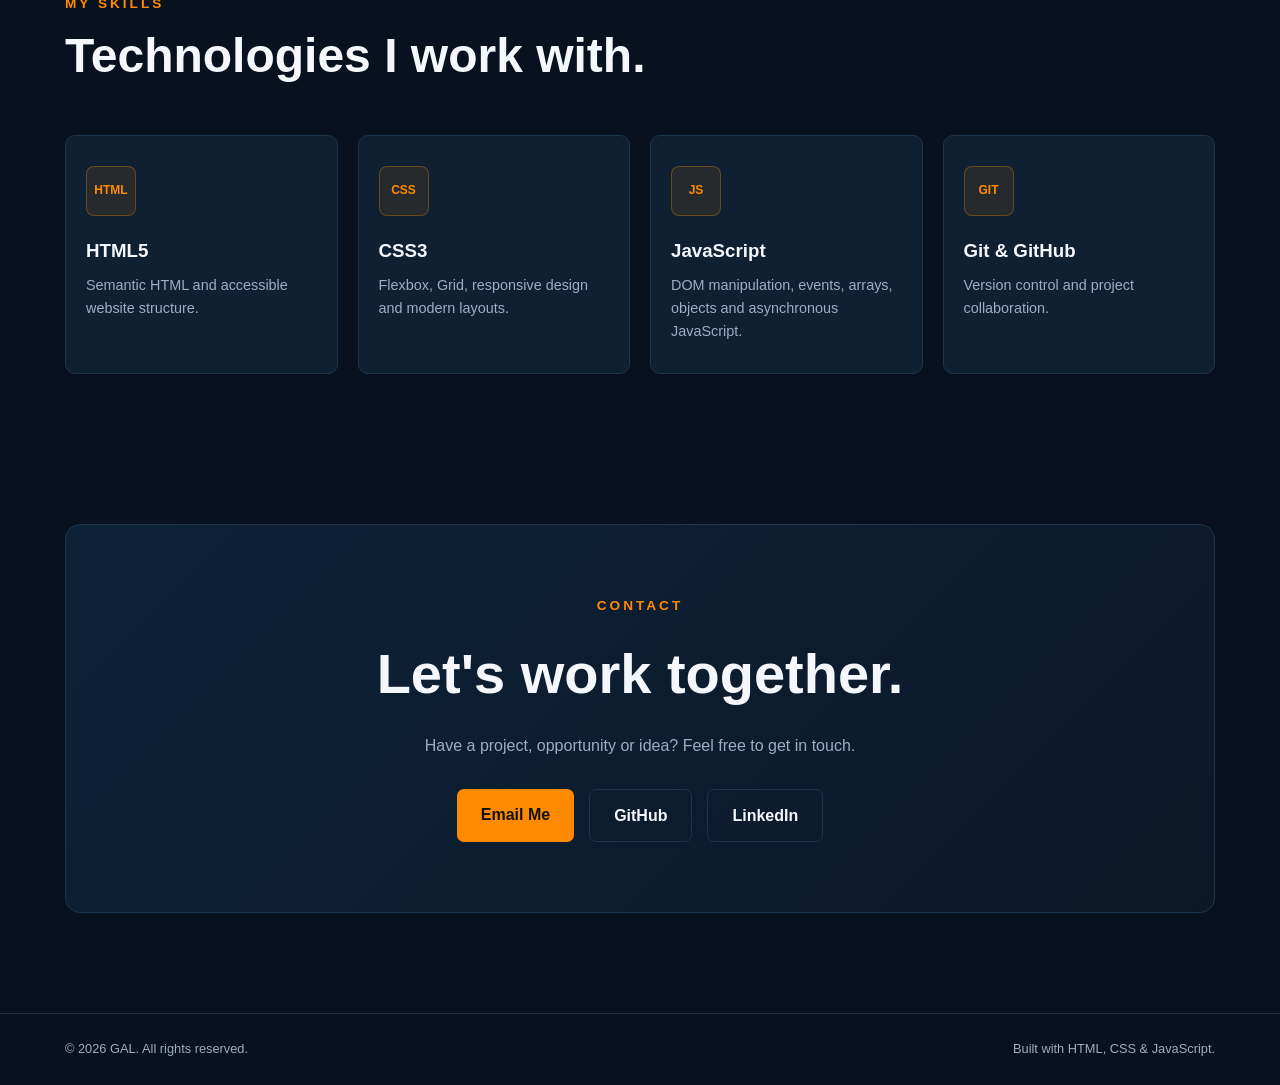
==== commit 13540b24: "Update index.html" ====
--- a/index.html
+++ b/index.html
@@ -581,7 +581,11 @@
                            target="_blank">
                             GitHub
                         </a>
-
+                        <a href="https://www.linkedin.com/in/NAMA-PROFIL-KAMU"
+                           class="btn btn-secondary"
+                           target="_blank" rel="noopener">
+                            LinkedIn
+                        </a>
                     </div>
 
                 </div>
